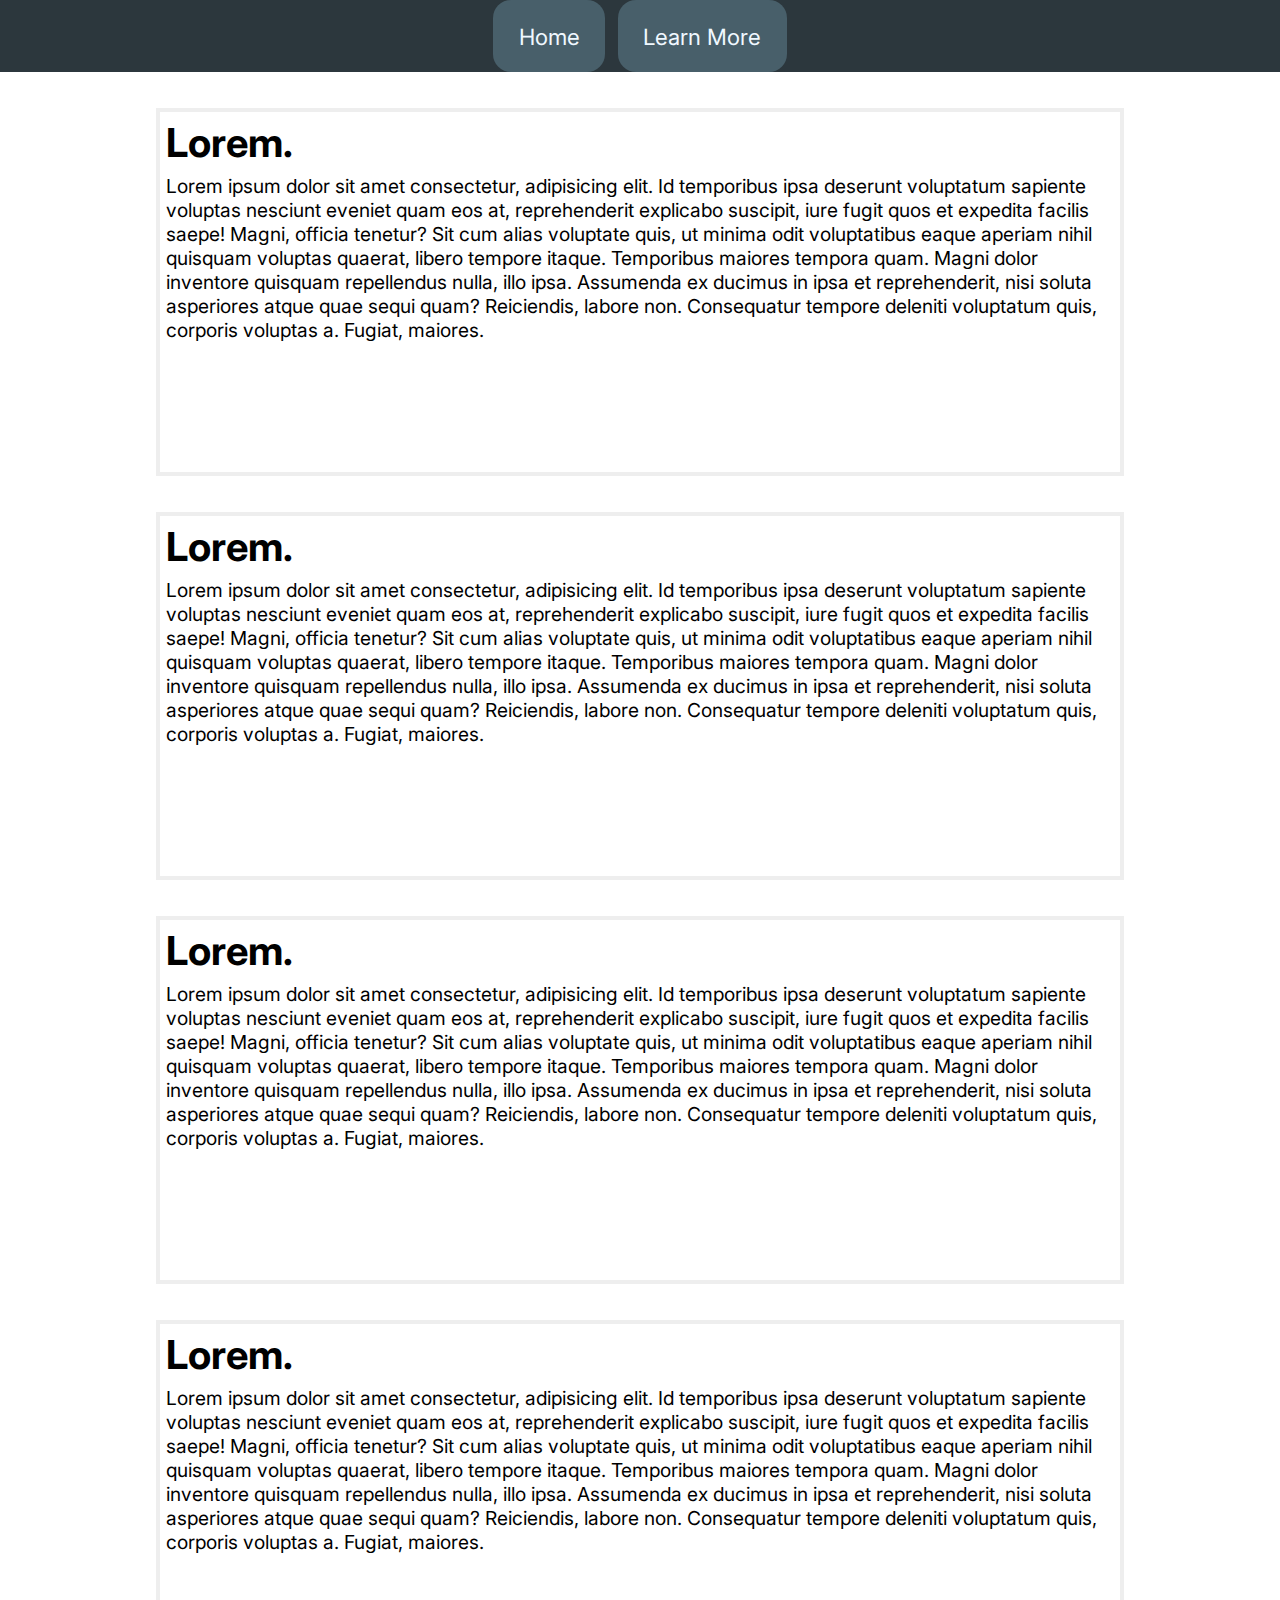
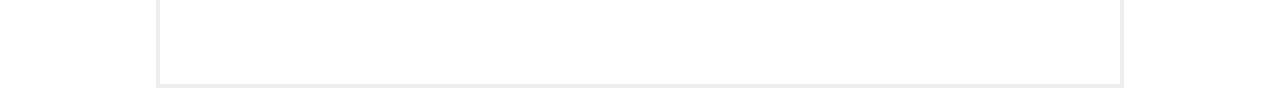
==== layout_test.html @ 083b98b5 "not broken yet" ====
<!DOCTYPE html>
<html lang="en">

<head>
    <meta charset="UTF-8">
    <meta name="viewport" content="width=device-width, initial-scale=1.0">
    <title>layout</title>
    <link rel="stylesheet" href="layout_test.css">
</head>

<body>
    <div class="navbarDiv">
        <ul class="navbar">
            <a href="index.html" class="navLink">
                <li class="navItem">Home</li>
            </a>
            <a href="layout_test.html" class="navLink">
                <li class="navItem">Learn More</li>
            </a>
        </ul>
    </div>
    <div class="spacer"></div>
    <!-- Website -->
    <div class="body">
        <div class="contentDiv">
            <div class="article">
                <div class="imgContainer"><img class="aticleImage" src="img/Lightshow_1.jpg" alt=""></div>
                <div class="textDiv">
                    <h2 class="o">Lorem.</h2>
                    <p class="articleText">Lorem ipsum dolor sit amet consectetur, adipisicing elit. Id temporibus ipsa
                        deserunt voluptatum sapiente voluptas nesciunt eveniet quam eos at, reprehenderit explicabo
                        suscipit, iure fugit quos et expedita facilis saepe! Magni, officia tenetur? Sit cum alias
                        voluptate quis, ut minima odit voluptatibus eaque aperiam nihil quisquam voluptas quaerat,
                        libero tempore itaque. Temporibus maiores tempora quam. Magni dolor inventore quisquam
                        repellendus nulla, illo ipsa. Assumenda ex ducimus in ipsa et reprehenderit, nisi soluta
                        asperiores atque quae sequi quam? Reiciendis, labore non. Consequatur tempore deleniti
                        voluptatum quis, corporis voluptas a. Fugiat, maiores.</p>
                </div>
            </div>
            <div class="article">
                <div class="imgContainer"><img class="aticleImage" src="img/Is_it_a_Fern_Is_it_a_Palm_Tree_no_its_Both.png" alt=""></div>
                <div class="textDiv">
                    <h2 class="o">Lorem.</h2>
                    <p class="articleText">Lorem ipsum dolor sit amet consectetur, adipisicing elit. Id temporibus ipsa
                        deserunt voluptatum sapiente voluptas nesciunt eveniet quam eos at, reprehenderit explicabo
                        suscipit, iure fugit quos et expedita facilis saepe! Magni, officia tenetur? Sit cum alias
                        voluptate quis, ut minima odit voluptatibus eaque aperiam nihil quisquam voluptas quaerat,
                        libero tempore itaque. Temporibus maiores tempora quam. Magni dolor inventore quisquam
                        repellendus nulla, illo ipsa. Assumenda ex ducimus in ipsa et reprehenderit, nisi soluta
                        asperiores atque quae sequi quam? Reiciendis, labore non. Consequatur tempore deleniti
                        voluptatum quis, corporis voluptas a. Fugiat, maiores.</p>
                </div>
            </div>
            <div class="article">
                <div class="imgContainer"><img class="aticleImage" src="img/Normandy_Museum_Bomb.png" alt=""></div>
                <div class="textDiv">
                    <h2 class="o">Lorem.</h2>
                    <p class="articleText">Lorem ipsum dolor sit amet consectetur, adipisicing elit. Id temporibus ipsa
                        deserunt voluptatum sapiente voluptas nesciunt eveniet quam eos at, reprehenderit explicabo
                        suscipit, iure fugit quos et expedita facilis saepe! Magni, officia tenetur? Sit cum alias
                        voluptate quis, ut minima odit voluptatibus eaque aperiam nihil quisquam voluptas quaerat,
                        libero tempore itaque. Temporibus maiores tempora quam. Magni dolor inventore quisquam
                        repellendus nulla, illo ipsa. Assumenda ex ducimus in ipsa et reprehenderit, nisi soluta
                        asperiores atque quae sequi quam? Reiciendis, labore non. Consequatur tempore deleniti
                        voluptatum quis, corporis voluptas a. Fugiat, maiores.</p>
                </div>
            </div>
            <div class="article">
                <div class="imgContainer"><img class="aticleImage" src="img/PINK_LEAVES_GRADIENT_(how_is_this_possible).png" alt=""></div>
                <div class="textDiv">
                    <h2 class="o">Lorem.</h2>
                    <p class="articleText">Lorem ipsum dolor sit amet consectetur, adipisicing elit. Id temporibus ipsa
                        deserunt voluptatum sapiente voluptas nesciunt eveniet quam eos at, reprehenderit explicabo
                        suscipit, iure fugit quos et expedita facilis saepe! Magni, officia tenetur? Sit cum alias
                        voluptate quis, ut minima odit voluptatibus eaque aperiam nihil quisquam voluptas quaerat,
                        libero tempore itaque. Temporibus maiores tempora quam. Magni dolor inventore quisquam
                        repellendus nulla, illo ipsa. Assumenda ex ducimus in ipsa et reprehenderit, nisi soluta
                        asperiores atque quae sequi quam? Reiciendis, labore non. Consequatur tempore deleniti
                        voluptatum quis, corporis voluptas a. Fugiat, maiores.</p>
                </div>
            </div>
        </div>
    </div>
</body>

</html>
---- layout_test.css ----
@import url('https://fonts.googleapis.com/css2?family=Inter:ital,opsz,wght@0,14..32,100..900;1,14..32,100..900&display=swap');

* {
    margin: 0;
    padding: 0;
    font-family: inter;
    list-style-type: none;
    text-decoration: none;
    --navbarColor: rgb(44, 55, 61);
    --navItemColor: hsl(200, 19%, 35%);
    transition: ease-in-out 100ms;
    overflow-x: hidden;
}

body {
    width: 100dvw;
    min-height: 100dvh;
}

.navbarDiv {
    display: flex;
    position: fixed;
    width: 100dvw;
    height: 8dvh;
    background-color: var(--navbarColor);
    align-items: center;
    justify-content: center;
}

.navbar {
    width: 100%;
    height: 100%;
    display: flex;
    flex-flow: row nowrap;
    justify-content: center;
    gap: 0 1dvw;
    z-index: 10;
    box-shadow: 0 0 4dvh 0 rgba(0, 0, 0, 0.4);
}

.navItem {
    background-color: var(--navItemColor);
    height: 100%;
    width: auto;
    display: flex;
    justify-content: center;
    padding-right: 2dvw;
    padding-left: 2dvw;
    align-items: center;
    transition: 150ms ease-in-out;
    border-radius: 2dvh;
}

.navItem:hover {
    background-color: hsl(200, 19%, 45%);
}

.navLink {
    color: aliceblue;
    font-size: 1.4rem;
}

.spacer {
    width: 100dvw;
    height: 8dvh;
}

.body {
    /* background-color: red; */
    width: 100dvw;
    min-height: 100dvh;
    display: flex;
    justify-content: center;
}

.contentDiv {
    /* background-color: gold; */
    width: 80%;
    min-height: 100dvh;
    display: flex;
    margin-top: 4dvh;
    flex-flow: column nowrap;
    justify-content: space-between;
    align-items: center;
    align-content: flex-start;
    row-gap: 4dvh;
}

.article {
    /* background-color: aqua; */
    width: 75dvw;
    height: 40dvh;
    overflow-y: hidden;
    border: #eee 0.5dvh solid;
    display: flex;
    flex-flow: row nowrap;
    justify-content: space-between;
    align-items: start;
    align-content: space-between;

}

.imgContainer {
    height: 100%;
    overflow-y: hidden;
    display: flex;
    order: 0;
    flex-grow: 0;
    flex-basis: auto;
}

.aticleImage {
    background-color: coral;
    /* opacity: 10%; */
    height: 100%;
    width: auto;
    object-fit: contain;
}

.textDiv {
    /* background-color: red; */
    height: 100%;
    display: flex;
    flex-flow: column nowrap;
    order: 1;
    flex-grow: 1;
    flex-basis: 50%;
}

.o {
    font-size: 2.5rem;
    text-align: start;
    margin: 0.5dvw;
}

.articleText {
    font-size: 1.2rem;
    text-align: start;
    margin: 0.5dvw;
    margin-top: 0;
}
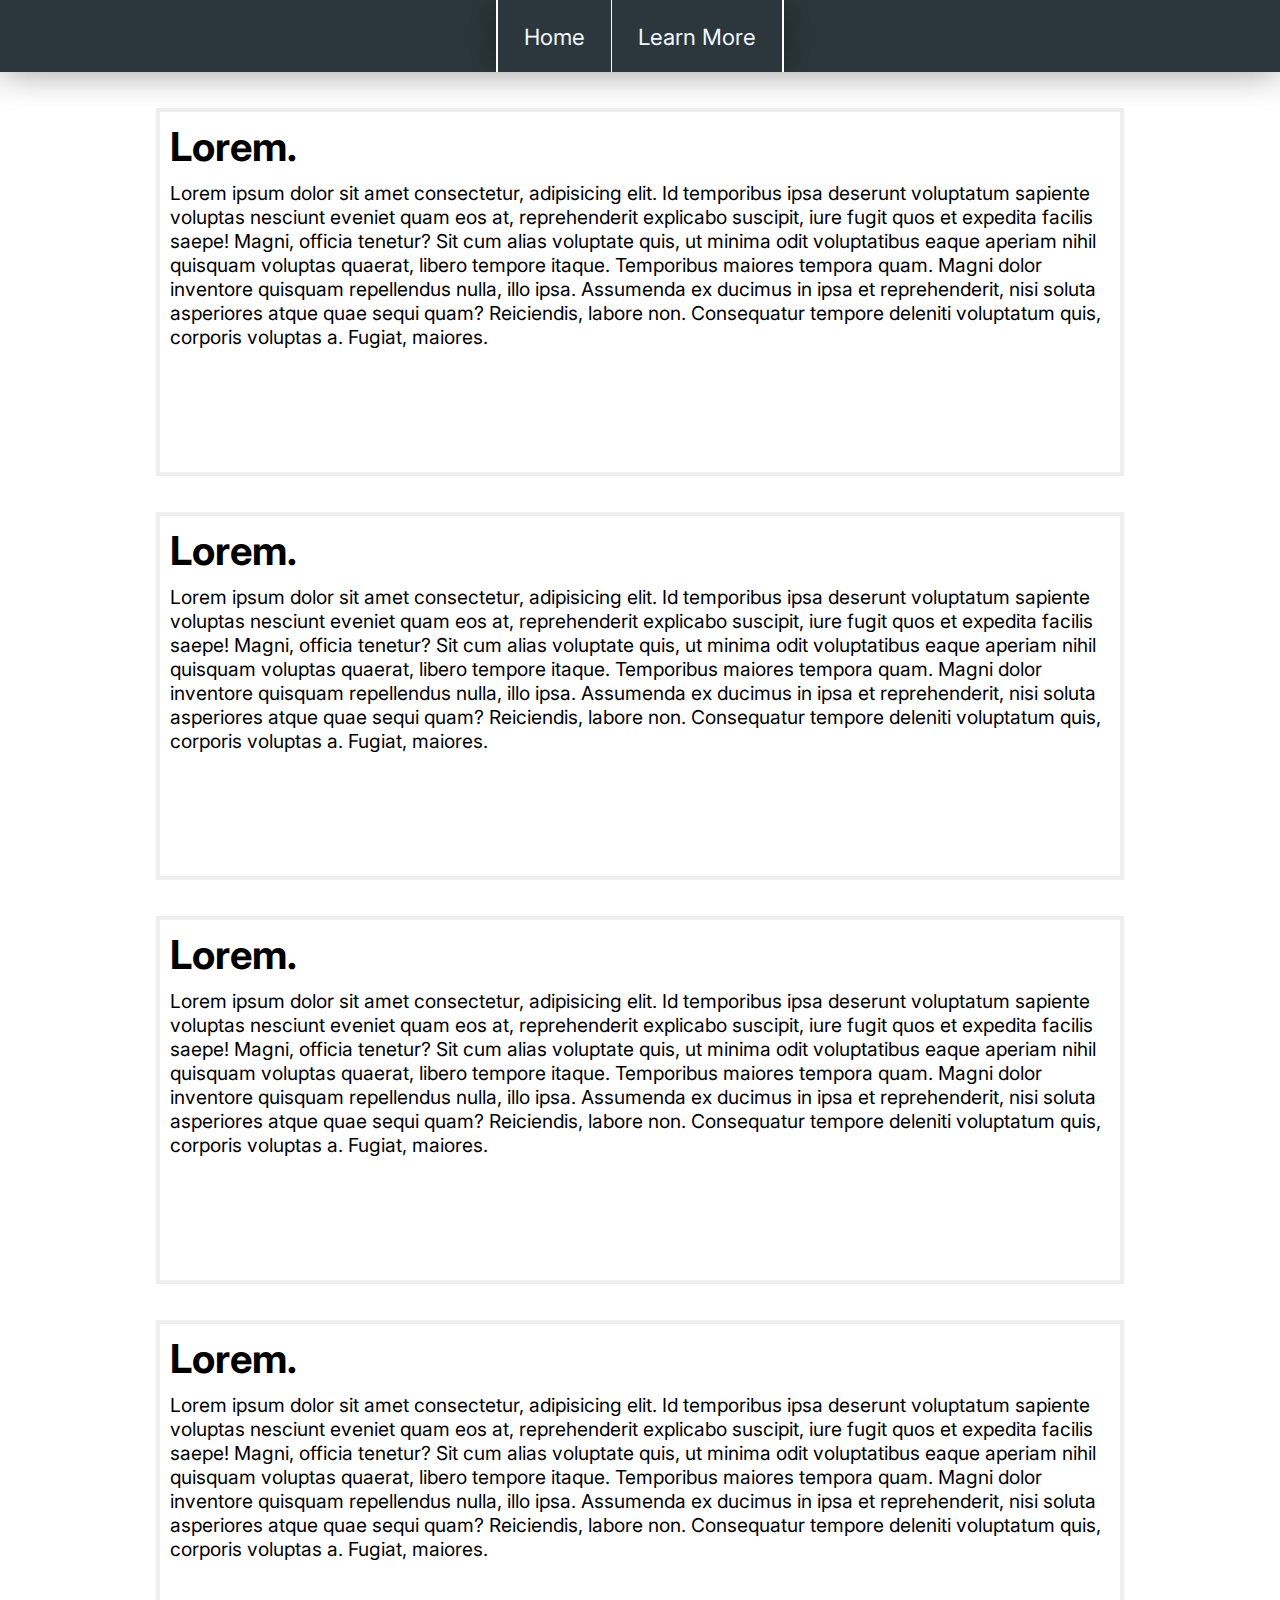
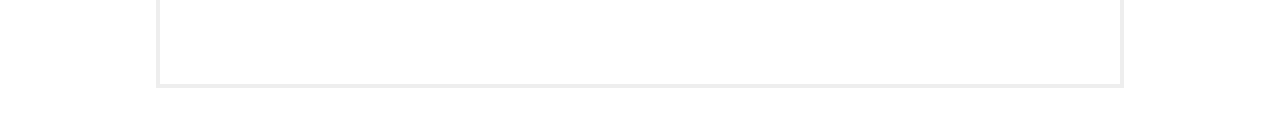
==== commit 953da0e5: "Refactor layout styles and improve responsiveness in CSS and HTML" ====
--- a/layout_test.html
+++ b/layout_test.html
@@ -38,7 +38,7 @@
                 </div>
             </div>
             <div class="article">
-                <div class="imgContainer"><img class="aticleImage" src="img/Is_it_a_Fern_Is_it_a_Palm_Tree_no_its_Both.png" alt=""></div>
+                <div class="imgContainer imgRight"><img class="aticleImage" src="img/Is_it_a_Fern_Is_it_a_Palm_Tree_no_its_Both.png" alt=""></div>
                 <div class="textDiv">
                     <h2 class="o">Lorem.</h2>
                     <p class="articleText">Lorem ipsum dolor sit amet consectetur, adipisicing elit. Id temporibus ipsa
@@ -66,7 +66,7 @@
                 </div>
             </div>
             <div class="article">
-                <div class="imgContainer"><img class="aticleImage" src="img/PINK_LEAVES_GRADIENT_(how_is_this_possible).png" alt=""></div>
+                <div class="imgContainer imgRight"><img class="aticleImage" src="img/PINK_LEAVES_GRADIENT_(how_is_this_possible).png" alt=""></div>
                 <div class="textDiv">
                     <h2 class="o">Lorem.</h2>
                     <p class="articleText">Lorem ipsum dolor sit amet consectetur, adipisicing elit. Id temporibus ipsa
--- a/layout_test.css
+++ b/layout_test.css
@@ -25,21 +25,26 @@
     background-color: var(--navbarColor);
     align-items: center;
     justify-content: center;
+    box-shadow: 0 0 4dvh 0 rgba(0, 0, 0, 0.4);
+    z-index: 9;
 }
 
 .navbar {
-    width: 100%;
+    background-color: white;
+    width: fit-content;
+    padding-right: 0.15vw;
+    padding-left: 0.15dvw;
     height: 100%;
     display: flex;
     flex-flow: row nowrap;
     justify-content: center;
-    gap: 0 1dvw;
+    gap: 0 0.15dvw;
     z-index: 10;
     box-shadow: 0 0 4dvh 0 rgba(0, 0, 0, 0.4);
 }
 
 .navItem {
-    background-color: var(--navItemColor);
+    background-color: var(--navbarColor);
     height: 100%;
     width: auto;
     display: flex;
@@ -48,11 +53,11 @@
     padding-left: 2dvw;
     align-items: center;
     transition: 150ms ease-in-out;
-    border-radius: 2dvh;
+    /* border-radius: 2dvh; */
 }
 
 .navItem:hover {
-    background-color: hsl(200, 19%, 45%);
+    background-color: var(--navItemColor);
 }
 
 .navLink {
@@ -79,6 +84,7 @@
     min-height: 100dvh;
     display: flex;
     margin-top: 4dvh;
+    margin-bottom: 4dvh;
     flex-flow: column nowrap;
     justify-content: space-between;
     align-items: center;
@@ -114,14 +120,20 @@
     /* opacity: 10%; */
     height: 100%;
     width: auto;
-    object-fit: contain;
+    object-fit: cover;
+}
+
+.imgRight {
+    order: 2;
 }
 
 .textDiv {
     /* background-color: red; */
     height: 100%;
-    display: flex;
+    /* display: flex; */
     flex-flow: column nowrap;
+    justify-content: start;
+    align-items: start;
     order: 1;
     flex-grow: 1;
     flex-basis: 50%;
@@ -130,12 +142,19 @@
 .o {
     font-size: 2.5rem;
     text-align: start;
-    margin: 0.5dvw;
+    margin: 0.8dvw;
+    width: 100%;
+    height: auto;
+    box-sizing: border-box;
+    padding-right: 10dvh;
 }
 
 .articleText {
     font-size: 1.2rem;
     text-align: start;
-    margin: 0.5dvw;
+    margin: 0.8dvw;
     margin-top: 0;
+    width: 100%;
+    box-sizing: border-box;
+    padding-right: 3dvh;
 }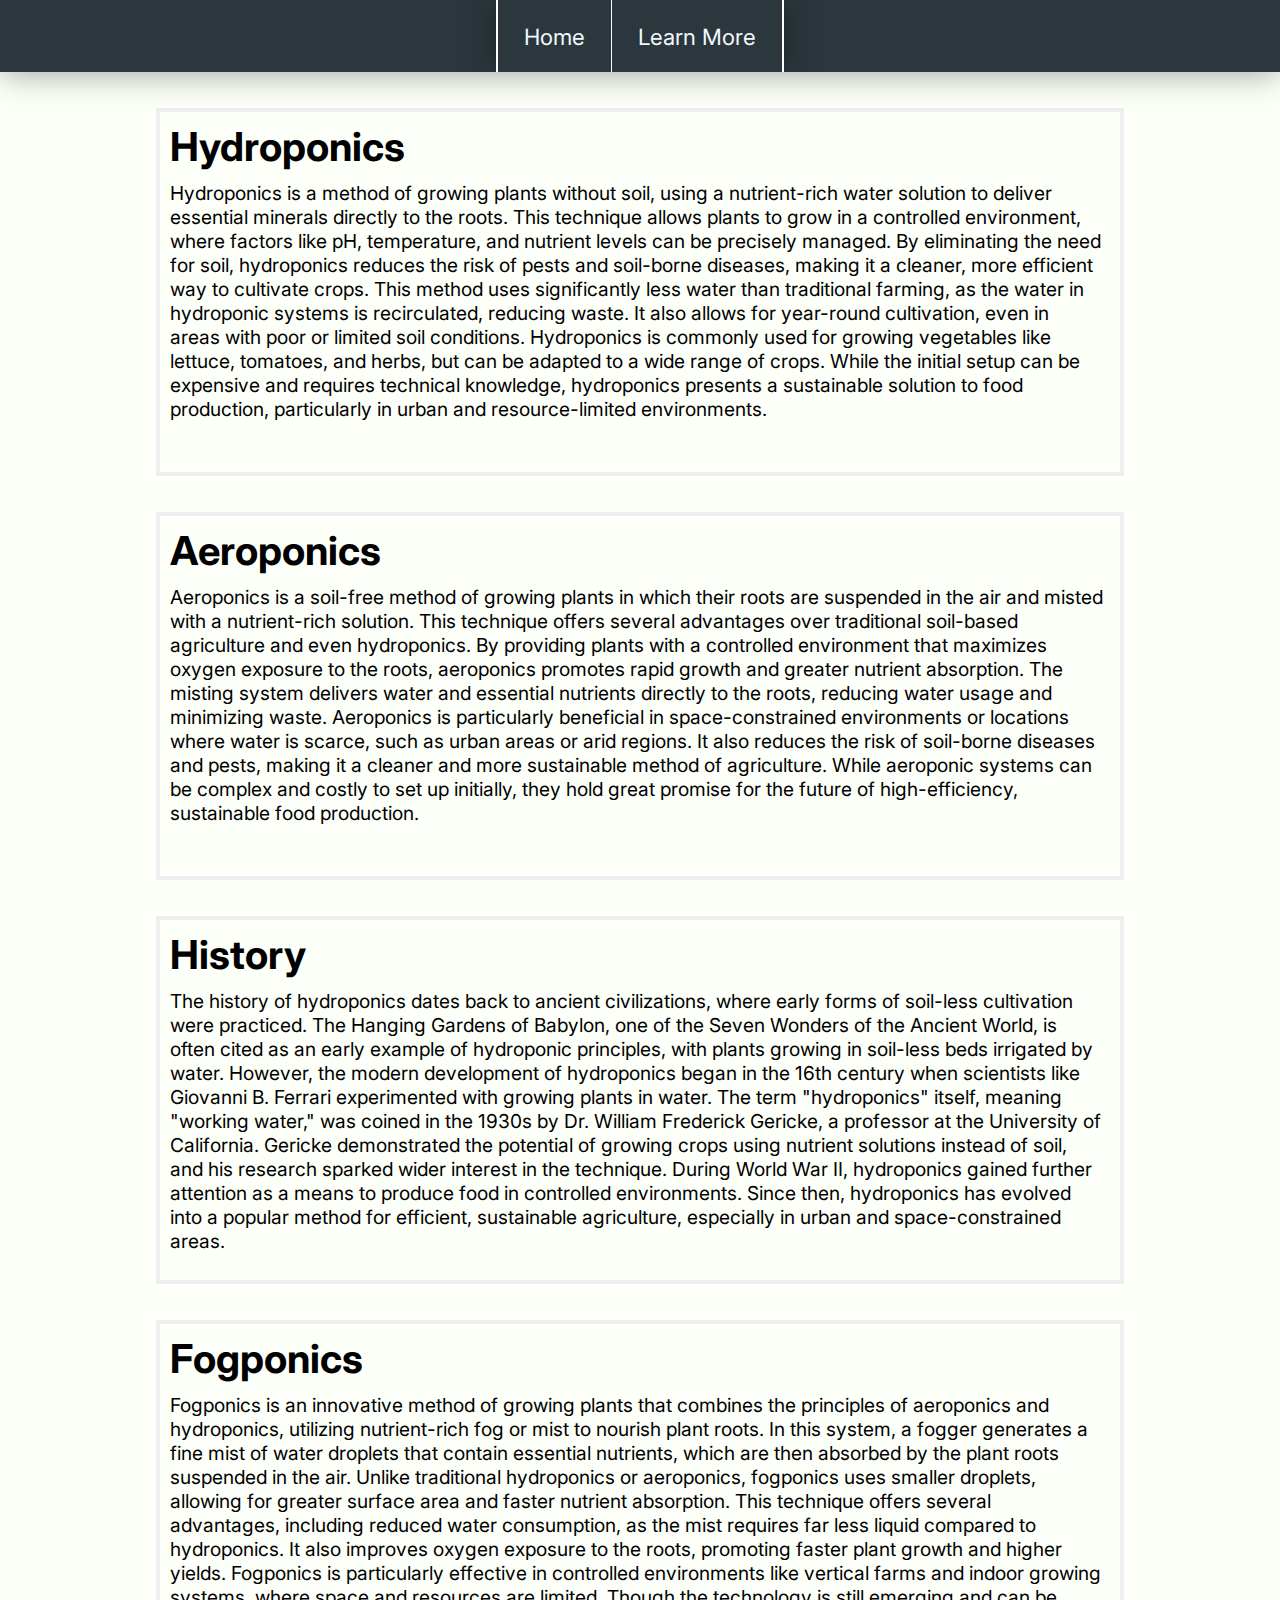
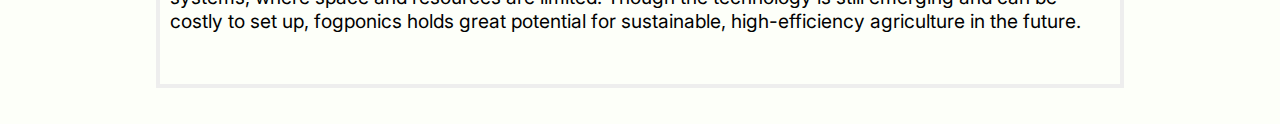
==== commit cf0d08f2: "Added real text" ====
--- a/layout_test.html
+++ b/layout_test.html
@@ -4,7 +4,7 @@
 <head>
     <meta charset="UTF-8">
     <meta name="viewport" content="width=device-width, initial-scale=1.0">
-    <title>layout</title>
+    <title>Hydroponics</title>
     <link rel="stylesheet" href="layout_test.css">
 </head>
 
@@ -26,57 +26,29 @@
             <div class="article">
                 <div class="imgContainer"><img class="aticleImage" src="img/Lightshow_1.jpg" alt=""></div>
                 <div class="textDiv">
-                    <h2 class="o">Lorem.</h2>
-                    <p class="articleText">Lorem ipsum dolor sit amet consectetur, adipisicing elit. Id temporibus ipsa
-                        deserunt voluptatum sapiente voluptas nesciunt eveniet quam eos at, reprehenderit explicabo
-                        suscipit, iure fugit quos et expedita facilis saepe! Magni, officia tenetur? Sit cum alias
-                        voluptate quis, ut minima odit voluptatibus eaque aperiam nihil quisquam voluptas quaerat,
-                        libero tempore itaque. Temporibus maiores tempora quam. Magni dolor inventore quisquam
-                        repellendus nulla, illo ipsa. Assumenda ex ducimus in ipsa et reprehenderit, nisi soluta
-                        asperiores atque quae sequi quam? Reiciendis, labore non. Consequatur tempore deleniti
-                        voluptatum quis, corporis voluptas a. Fugiat, maiores.</p>
+                    <h2 class="o">Hydroponics</h2>
+                    <p class="articleText">Hydroponics is a method of growing plants without soil, using a nutrient-rich water solution to deliver essential minerals directly to the roots. This technique allows plants to grow in a controlled environment, where factors like pH, temperature, and nutrient levels can be precisely managed. By eliminating the need for soil, hydroponics reduces the risk of pests and soil-borne diseases, making it a cleaner, more efficient way to cultivate crops. This method uses significantly less water than traditional farming, as the water in hydroponic systems is recirculated, reducing waste. It also allows for year-round cultivation, even in areas with poor or limited soil conditions. Hydroponics is commonly used for growing vegetables like lettuce, tomatoes, and herbs, but can be adapted to a wide range of crops. While the initial setup can be expensive and requires technical knowledge, hydroponics presents a sustainable solution to food production, particularly in urban and resource-limited environments.</p>
                 </div>
             </div>
             <div class="article">
                 <div class="imgContainer imgRight"><img class="aticleImage" src="img/Is_it_a_Fern_Is_it_a_Palm_Tree_no_its_Both.png" alt=""></div>
                 <div class="textDiv">
-                    <h2 class="o">Lorem.</h2>
-                    <p class="articleText">Lorem ipsum dolor sit amet consectetur, adipisicing elit. Id temporibus ipsa
-                        deserunt voluptatum sapiente voluptas nesciunt eveniet quam eos at, reprehenderit explicabo
-                        suscipit, iure fugit quos et expedita facilis saepe! Magni, officia tenetur? Sit cum alias
-                        voluptate quis, ut minima odit voluptatibus eaque aperiam nihil quisquam voluptas quaerat,
-                        libero tempore itaque. Temporibus maiores tempora quam. Magni dolor inventore quisquam
-                        repellendus nulla, illo ipsa. Assumenda ex ducimus in ipsa et reprehenderit, nisi soluta
-                        asperiores atque quae sequi quam? Reiciendis, labore non. Consequatur tempore deleniti
-                        voluptatum quis, corporis voluptas a. Fugiat, maiores.</p>
+                    <h2 class="o">Aeroponics</h2>
+                    <p class="articleText">Aeroponics is a soil-free method of growing plants in which their roots are suspended in the air and misted with a nutrient-rich solution. This technique offers several advantages over traditional soil-based agriculture and even hydroponics. By providing plants with a controlled environment that maximizes oxygen exposure to the roots, aeroponics promotes rapid growth and greater nutrient absorption. The misting system delivers water and essential nutrients directly to the roots, reducing water usage and minimizing waste. Aeroponics is particularly beneficial in space-constrained environments or locations where water is scarce, such as urban areas or arid regions. It also reduces the risk of soil-borne diseases and pests, making it a cleaner and more sustainable method of agriculture. While aeroponic systems can be complex and costly to set up initially, they hold great promise for the future of high-efficiency, sustainable food production.</p>
                 </div>
             </div>
             <div class="article">
                 <div class="imgContainer"><img class="aticleImage" src="img/Normandy_Museum_Bomb.png" alt=""></div>
                 <div class="textDiv">
-                    <h2 class="o">Lorem.</h2>
-                    <p class="articleText">Lorem ipsum dolor sit amet consectetur, adipisicing elit. Id temporibus ipsa
-                        deserunt voluptatum sapiente voluptas nesciunt eveniet quam eos at, reprehenderit explicabo
-                        suscipit, iure fugit quos et expedita facilis saepe! Magni, officia tenetur? Sit cum alias
-                        voluptate quis, ut minima odit voluptatibus eaque aperiam nihil quisquam voluptas quaerat,
-                        libero tempore itaque. Temporibus maiores tempora quam. Magni dolor inventore quisquam
-                        repellendus nulla, illo ipsa. Assumenda ex ducimus in ipsa et reprehenderit, nisi soluta
-                        asperiores atque quae sequi quam? Reiciendis, labore non. Consequatur tempore deleniti
-                        voluptatum quis, corporis voluptas a. Fugiat, maiores.</p>
+                    <h2 class="o">History</h2>
+                    <p class="articleText">The history of hydroponics dates back to ancient civilizations, where early forms of soil-less cultivation were practiced. The Hanging Gardens of Babylon, one of the Seven Wonders of the Ancient World, is often cited as an early example of hydroponic principles, with plants growing in soil-less beds irrigated by water. However, the modern development of hydroponics began in the 16th century when scientists like Giovanni B. Ferrari experimented with growing plants in water.  The term "hydroponics" itself, meaning "working water," was coined in the 1930s by Dr. William Frederick Gericke, a professor at the University of California. Gericke demonstrated the potential of growing crops using nutrient solutions instead of soil, and his research sparked wider interest in the technique. During World War II, hydroponics gained further attention as a means to produce food in controlled environments. Since then, hydroponics has evolved into a popular method for efficient, sustainable agriculture, especially in urban and space-constrained areas.</p>
                 </div>
             </div>
             <div class="article">
                 <div class="imgContainer imgRight"><img class="aticleImage" src="img/PINK_LEAVES_GRADIENT_(how_is_this_possible).png" alt=""></div>
                 <div class="textDiv">
-                    <h2 class="o">Lorem.</h2>
-                    <p class="articleText">Lorem ipsum dolor sit amet consectetur, adipisicing elit. Id temporibus ipsa
-                        deserunt voluptatum sapiente voluptas nesciunt eveniet quam eos at, reprehenderit explicabo
-                        suscipit, iure fugit quos et expedita facilis saepe! Magni, officia tenetur? Sit cum alias
-                        voluptate quis, ut minima odit voluptatibus eaque aperiam nihil quisquam voluptas quaerat,
-                        libero tempore itaque. Temporibus maiores tempora quam. Magni dolor inventore quisquam
-                        repellendus nulla, illo ipsa. Assumenda ex ducimus in ipsa et reprehenderit, nisi soluta
-                        asperiores atque quae sequi quam? Reiciendis, labore non. Consequatur tempore deleniti
-                        voluptatum quis, corporis voluptas a. Fugiat, maiores.</p>
+                    <h2 class="o">Fogponics</h2>
+                    <p class="articleText">Fogponics is an innovative method of growing plants that combines the principles of aeroponics and hydroponics, utilizing nutrient-rich fog or mist to nourish plant roots. In this system, a fogger generates a fine mist of water droplets that contain essential nutrients, which are then absorbed by the plant roots suspended in the air. Unlike traditional hydroponics or aeroponics, fogponics uses smaller droplets, allowing for greater surface area and faster nutrient absorption.  This technique offers several advantages, including reduced water consumption, as the mist requires far less liquid compared to hydroponics. It also improves oxygen exposure to the roots, promoting faster plant growth and higher yields. Fogponics is particularly effective in controlled environments like vertical farms and indoor growing systems, where space and resources are limited. Though the technology is still emerging and can be costly to set up, fogponics holds great potential for sustainable, high-efficiency agriculture in the future.</p>
                 </div>
             </div>
         </div>
--- a/layout_test.css
+++ b/layout_test.css
@@ -15,6 +15,7 @@
 body {
     width: 100dvw;
     min-height: 100dvh;
+    background-color: rgb(253, 255, 249);
 }
 
 .navbarDiv {
@@ -116,7 +117,7 @@
 }
 
 .aticleImage {
-    background-color: coral;
+    /* background-color: coral; */
     /* opacity: 10%; */
     height: 100%;
     width: auto;
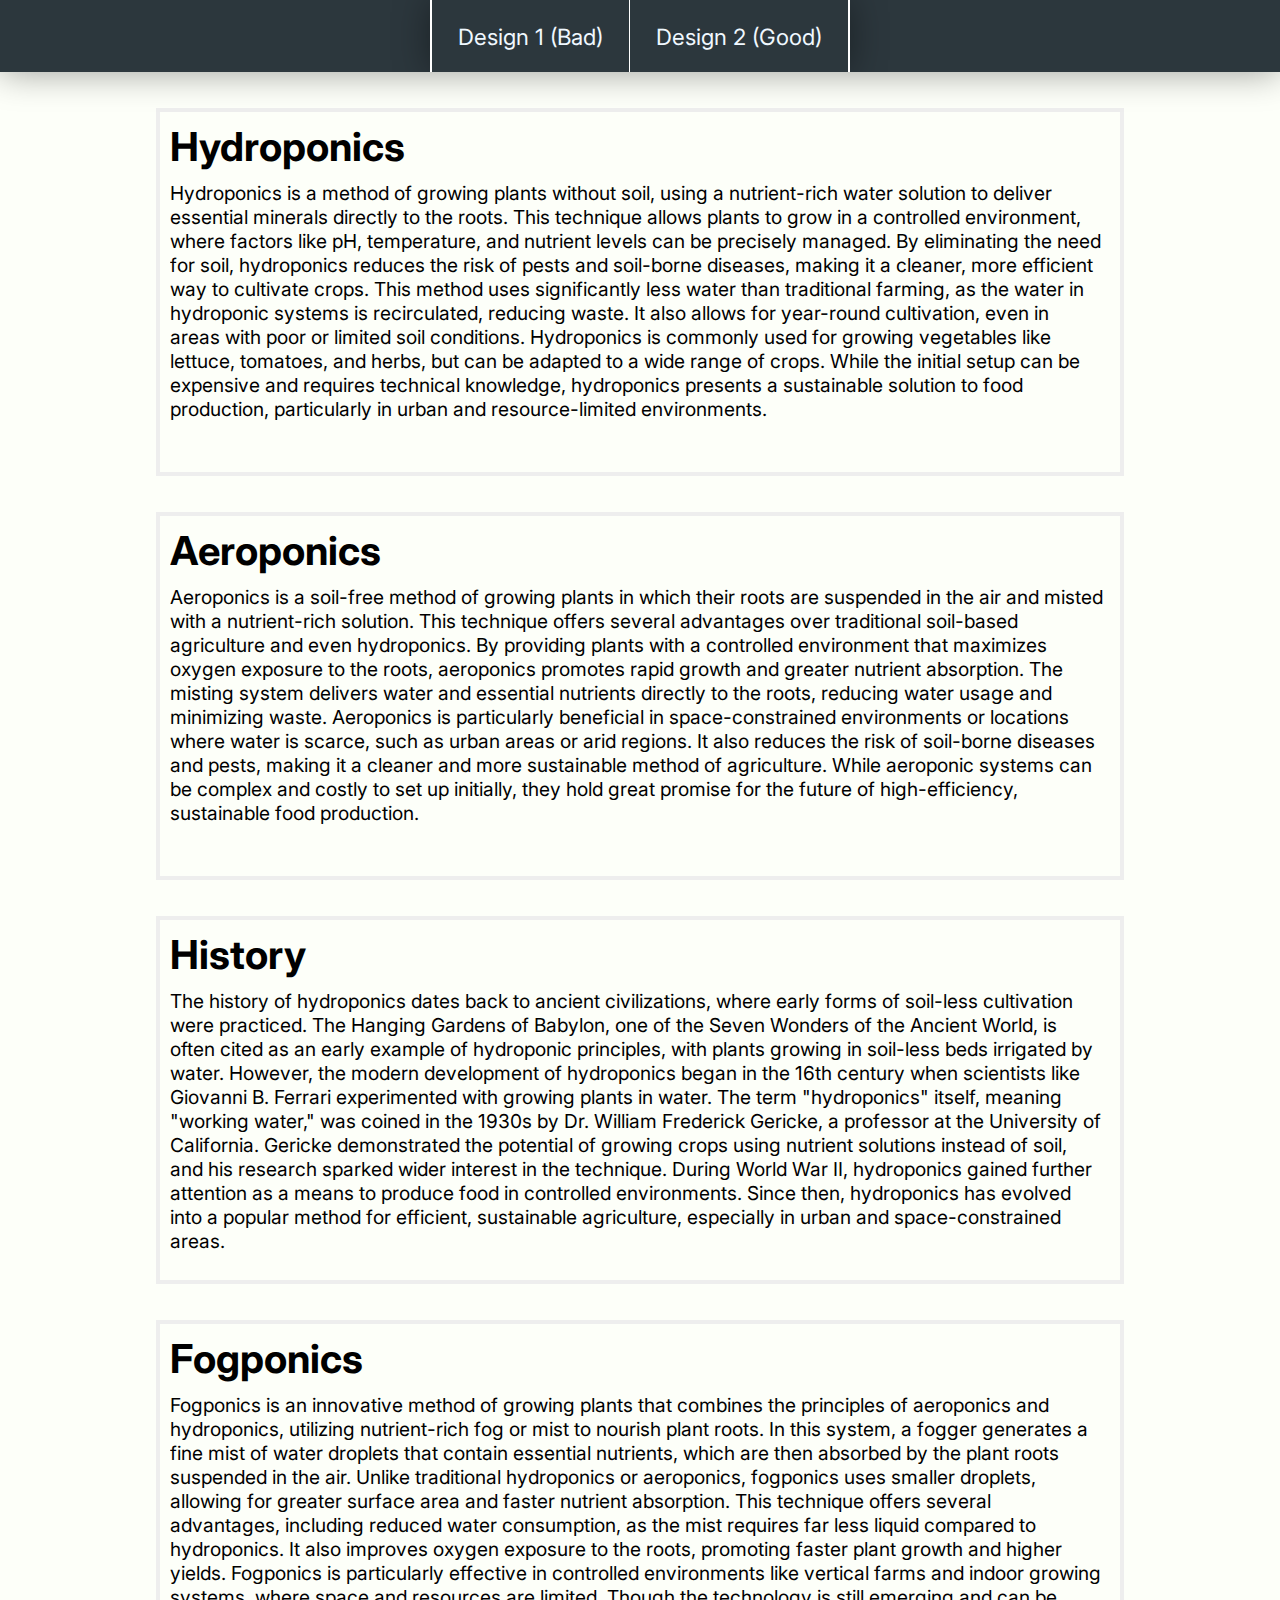
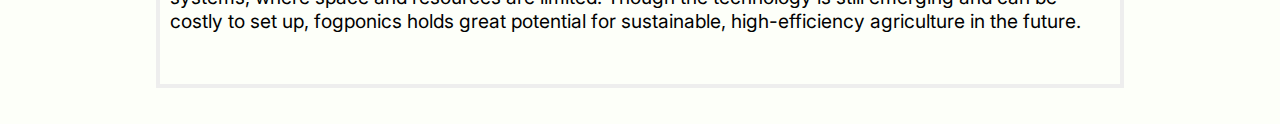
==== commit e8bccbba: "nav bar update" ====
--- a/layout_test.html
+++ b/layout_test.html
@@ -12,10 +12,10 @@
     <div class="navbarDiv">
         <ul class="navbar">
             <a href="index.html" class="navLink">
-                <li class="navItem">Home</li>
+                <li class="navItem">Design 1 (Bad)</li>
             </a>
             <a href="layout_test.html" class="navLink">
-                <li class="navItem">Learn More</li>
+                <li class="navItem">Design 2 (Good)</li>
             </a>
         </ul>
     </div>
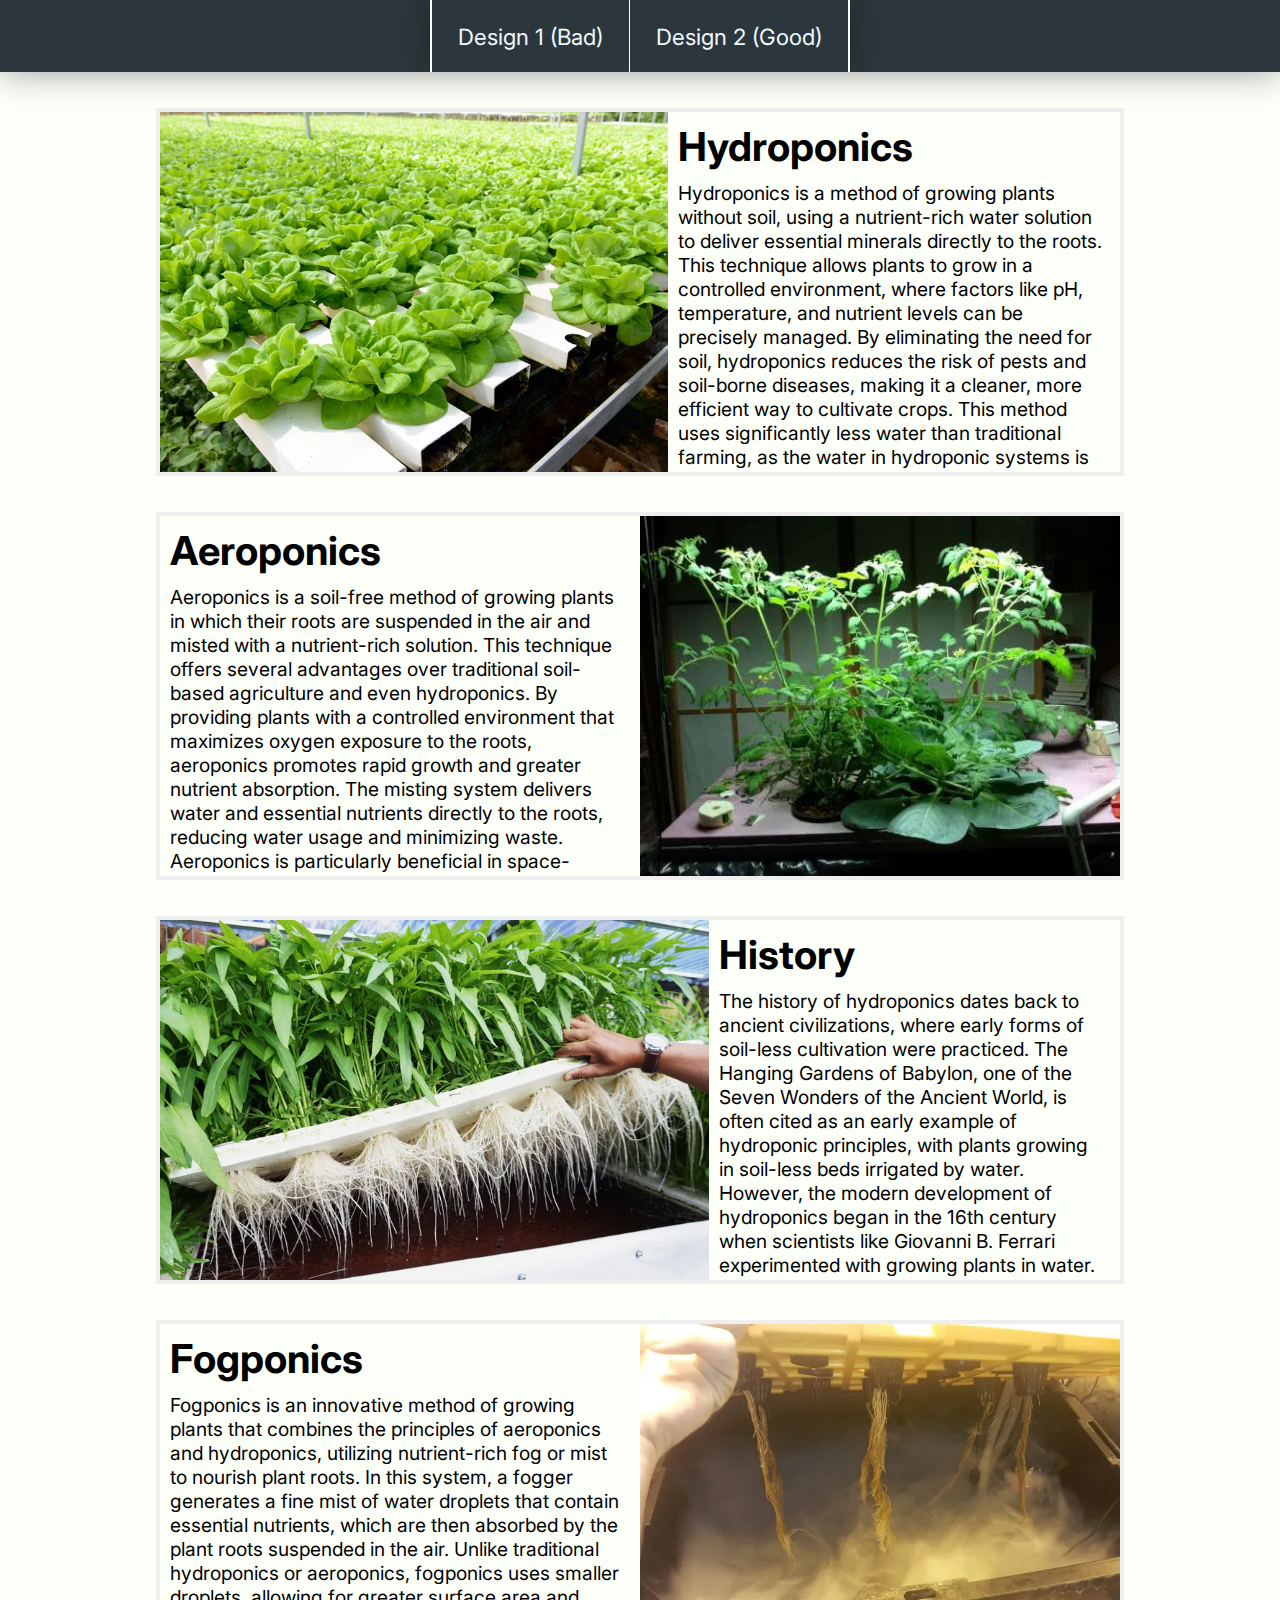
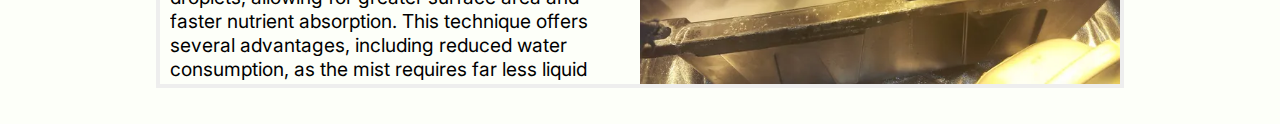
==== commit 3319aff3: "use images and update images and add image" ====
--- a/layout_test.html
+++ b/layout_test.html
@@ -24,31 +24,73 @@
     <div class="body">
         <div class="contentDiv">
             <div class="article">
-                <div class="imgContainer"><img class="aticleImage" src="img/Lightshow_1.jpg" alt=""></div>
+                <div class="imgContainer"><img class="aticleImage" src="img/hydroponics.webp" alt="Image of Hydroponics"></div>
                 <div class="textDiv">
                     <h2 class="o">Hydroponics</h2>
-                    <p class="articleText">Hydroponics is a method of growing plants without soil, using a nutrient-rich water solution to deliver essential minerals directly to the roots. This technique allows plants to grow in a controlled environment, where factors like pH, temperature, and nutrient levels can be precisely managed. By eliminating the need for soil, hydroponics reduces the risk of pests and soil-borne diseases, making it a cleaner, more efficient way to cultivate crops. This method uses significantly less water than traditional farming, as the water in hydroponic systems is recirculated, reducing waste. It also allows for year-round cultivation, even in areas with poor or limited soil conditions. Hydroponics is commonly used for growing vegetables like lettuce, tomatoes, and herbs, but can be adapted to a wide range of crops. While the initial setup can be expensive and requires technical knowledge, hydroponics presents a sustainable solution to food production, particularly in urban and resource-limited environments.</p>
+                    <p class="articleText">Hydroponics is a method of growing plants without soil, using a nutrient-rich
+                        water solution to deliver essential minerals directly to the roots. This technique allows plants
+                        to grow in a controlled environment, where factors like pH, temperature, and nutrient levels can
+                        be precisely managed. By eliminating the need for soil, hydroponics reduces the risk of pests
+                        and soil-borne diseases, making it a cleaner, more efficient way to cultivate crops. This method
+                        uses significantly less water than traditional farming, as the water in hydroponic systems is
+                        recirculated, reducing waste. It also allows for year-round cultivation, even in areas with poor
+                        or limited soil conditions. Hydroponics is commonly used for growing vegetables like lettuce,
+                        tomatoes, and herbs, but can be adapted to a wide range of crops. While the initial setup can be
+                        expensive and requires technical knowledge, hydroponics presents a sustainable solution to food
+                        production, particularly in urban and resource-limited environments.</p>
                 </div>
             </div>
             <div class="article">
-                <div class="imgContainer imgRight"><img class="aticleImage" src="img/Is_it_a_Fern_Is_it_a_Palm_Tree_no_its_Both.png" alt=""></div>
+                <div class="imgContainer imgRight"><img class="aticleImage" src="img/aeroponics.webp" alt="Image of Aeroponics"></div>
                 <div class="textDiv">
                     <h2 class="o">Aeroponics</h2>
-                    <p class="articleText">Aeroponics is a soil-free method of growing plants in which their roots are suspended in the air and misted with a nutrient-rich solution. This technique offers several advantages over traditional soil-based agriculture and even hydroponics. By providing plants with a controlled environment that maximizes oxygen exposure to the roots, aeroponics promotes rapid growth and greater nutrient absorption. The misting system delivers water and essential nutrients directly to the roots, reducing water usage and minimizing waste. Aeroponics is particularly beneficial in space-constrained environments or locations where water is scarce, such as urban areas or arid regions. It also reduces the risk of soil-borne diseases and pests, making it a cleaner and more sustainable method of agriculture. While aeroponic systems can be complex and costly to set up initially, they hold great promise for the future of high-efficiency, sustainable food production.</p>
+                    <p class="articleText">Aeroponics is a soil-free method of growing plants in which their roots are
+                        suspended in the air and misted with a nutrient-rich solution. This technique offers several
+                        advantages over traditional soil-based agriculture and even hydroponics. By providing plants
+                        with a controlled environment that maximizes oxygen exposure to the roots, aeroponics promotes
+                        rapid growth and greater nutrient absorption. The misting system delivers water and essential
+                        nutrients directly to the roots, reducing water usage and minimizing waste. Aeroponics is
+                        particularly beneficial in space-constrained environments or locations where water is scarce,
+                        such as urban areas or arid regions. It also reduces the risk of soil-borne diseases and pests,
+                        making it a cleaner and more sustainable method of agriculture. While aeroponic systems can be
+                        complex and costly to set up initially, they hold great promise for the future of
+                        high-efficiency, sustainable food production.</p>
                 </div>
             </div>
             <div class="article">
-                <div class="imgContainer"><img class="aticleImage" src="img/Normandy_Museum_Bomb.png" alt=""></div>
+                <div class="imgContainer"><img class="aticleImage" src="img/history.webp" alt="Image of Hydroponics"></div>
                 <div class="textDiv">
                     <h2 class="o">History</h2>
-                    <p class="articleText">The history of hydroponics dates back to ancient civilizations, where early forms of soil-less cultivation were practiced. The Hanging Gardens of Babylon, one of the Seven Wonders of the Ancient World, is often cited as an early example of hydroponic principles, with plants growing in soil-less beds irrigated by water. However, the modern development of hydroponics began in the 16th century when scientists like Giovanni B. Ferrari experimented with growing plants in water.  The term "hydroponics" itself, meaning "working water," was coined in the 1930s by Dr. William Frederick Gericke, a professor at the University of California. Gericke demonstrated the potential of growing crops using nutrient solutions instead of soil, and his research sparked wider interest in the technique. During World War II, hydroponics gained further attention as a means to produce food in controlled environments. Since then, hydroponics has evolved into a popular method for efficient, sustainable agriculture, especially in urban and space-constrained areas.</p>
+                    <p class="articleText">The history of hydroponics dates back to ancient civilizations, where early
+                        forms of soil-less cultivation were practiced. The Hanging Gardens of Babylon, one of the Seven
+                        Wonders of the Ancient World, is often cited as an early example of hydroponic principles, with
+                        plants growing in soil-less beds irrigated by water. However, the modern development of
+                        hydroponics began in the 16th century when scientists like Giovanni B. Ferrari experimented with
+                        growing plants in water. The term "hydroponics" itself, meaning "working water," was coined in
+                        the 1930s by Dr. William Frederick Gericke, a professor at the University of California. Gericke
+                        demonstrated the potential of growing crops using nutrient solutions instead of soil, and his
+                        research sparked wider interest in the technique. During World War II, hydroponics gained
+                        further attention as a means to produce food in controlled environments. Since then, hydroponics
+                        has evolved into a popular method for efficient, sustainable agriculture, especially in urban
+                        and space-constrained areas.</p>
                 </div>
             </div>
             <div class="article">
-                <div class="imgContainer imgRight"><img class="aticleImage" src="img/PINK_LEAVES_GRADIENT_(how_is_this_possible).png" alt=""></div>
+                <div class="imgContainer imgRight"><img class="aticleImage" src="img/fogponics.webp" alt="Image of Fogponics"></div>
                 <div class="textDiv">
                     <h2 class="o">Fogponics</h2>
-                    <p class="articleText">Fogponics is an innovative method of growing plants that combines the principles of aeroponics and hydroponics, utilizing nutrient-rich fog or mist to nourish plant roots. In this system, a fogger generates a fine mist of water droplets that contain essential nutrients, which are then absorbed by the plant roots suspended in the air. Unlike traditional hydroponics or aeroponics, fogponics uses smaller droplets, allowing for greater surface area and faster nutrient absorption.  This technique offers several advantages, including reduced water consumption, as the mist requires far less liquid compared to hydroponics. It also improves oxygen exposure to the roots, promoting faster plant growth and higher yields. Fogponics is particularly effective in controlled environments like vertical farms and indoor growing systems, where space and resources are limited. Though the technology is still emerging and can be costly to set up, fogponics holds great potential for sustainable, high-efficiency agriculture in the future.</p>
+                    <p class="articleText">Fogponics is an innovative method of growing plants that combines the
+                        principles of aeroponics and hydroponics, utilizing nutrient-rich fog or mist to nourish plant
+                        roots. In this system, a fogger generates a fine mist of water droplets that contain essential
+                        nutrients, which are then absorbed by the plant roots suspended in the air. Unlike traditional
+                        hydroponics or aeroponics, fogponics uses smaller droplets, allowing for greater surface area
+                        and faster nutrient absorption. This technique offers several advantages, including reduced
+                        water consumption, as the mist requires far less liquid compared to hydroponics. It also
+                        improves oxygen exposure to the roots, promoting faster plant growth and higher yields.
+                        Fogponics is particularly effective in controlled environments like vertical farms and indoor
+                        growing systems, where space and resources are limited. Though the technology is still emerging
+                        and can be costly to set up, fogponics holds great potential for sustainable, high-efficiency
+                        agriculture in the future.</p>
                 </div>
             </div>
         </div>
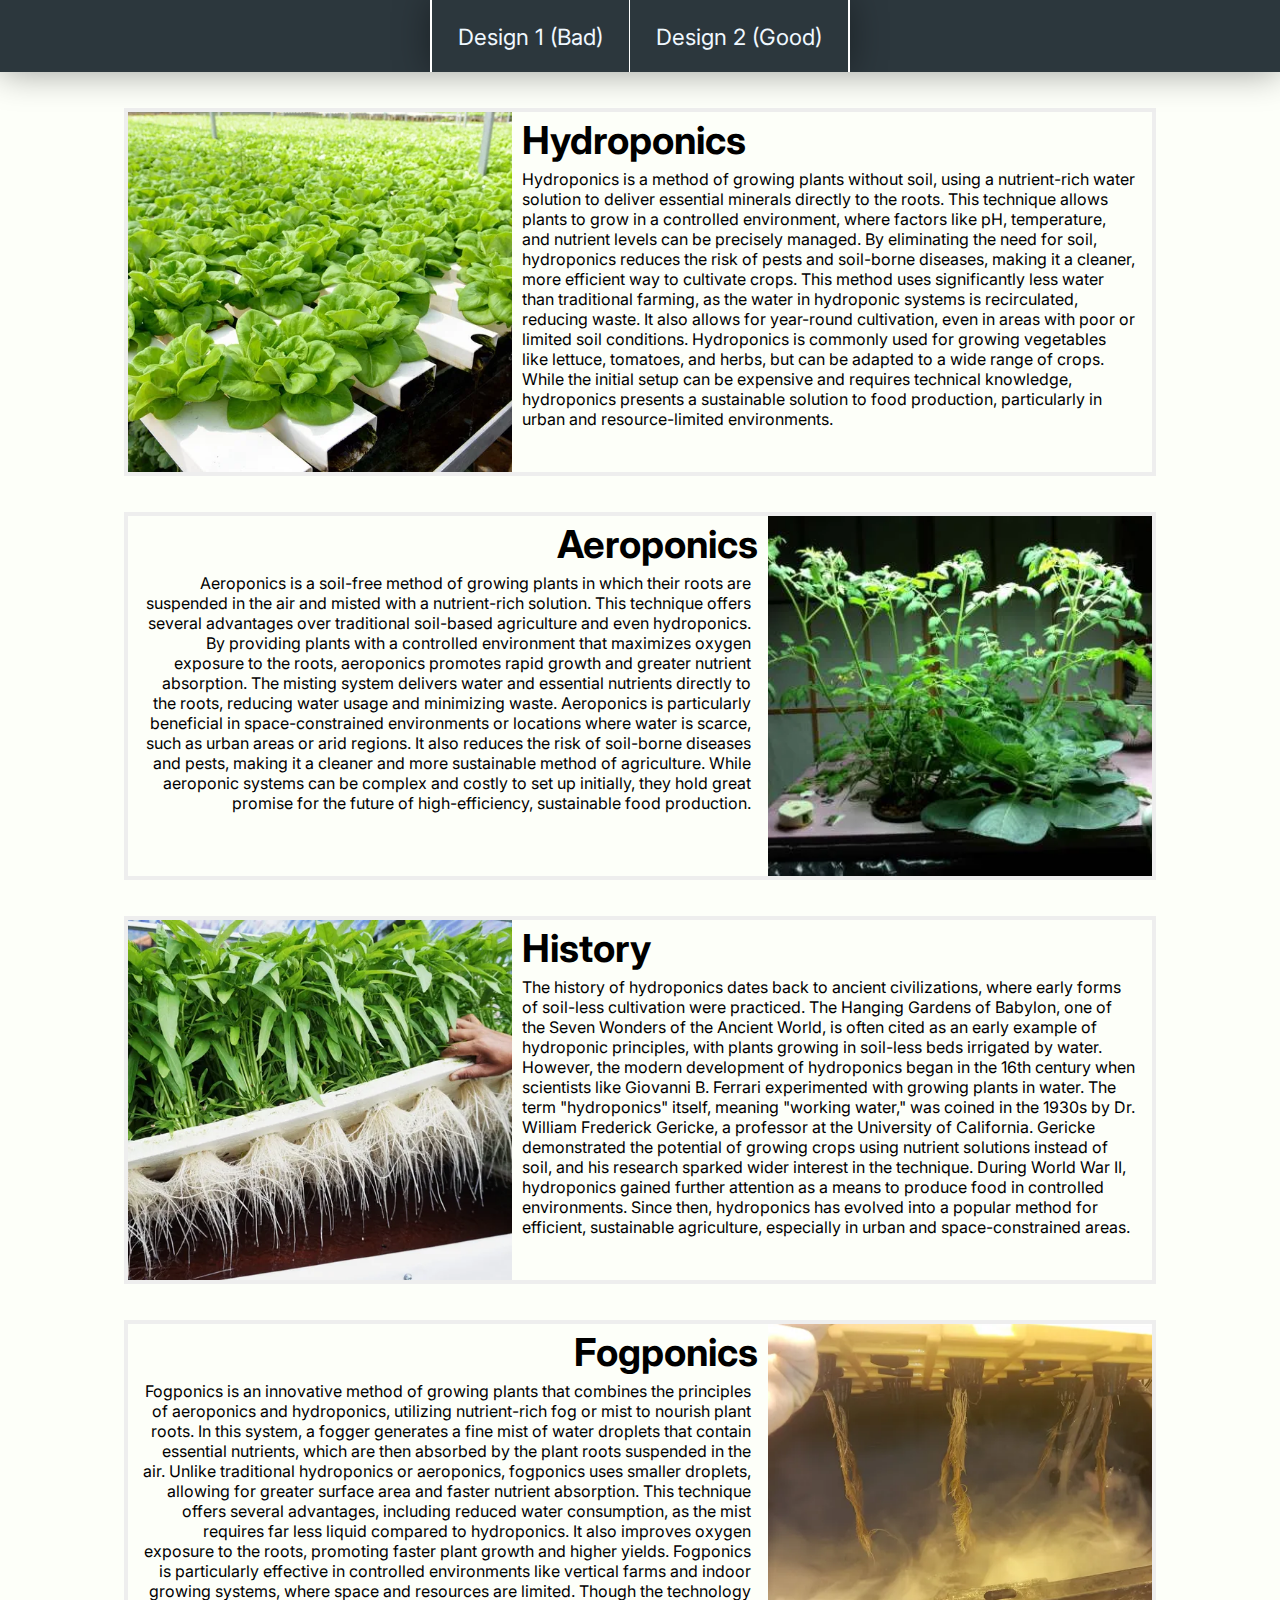
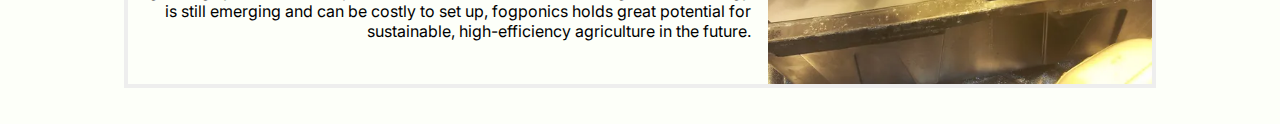
==== commit c6ebd49b: "Update layout styles for improved responsiveness and text alignment" ====
--- a/layout_test.html
+++ b/layout_test.html
@@ -42,7 +42,7 @@
             </div>
             <div class="article">
                 <div class="imgContainer imgRight"><img class="aticleImage" src="img/aeroponics.webp" alt="Image of Aeroponics"></div>
-                <div class="textDiv">
+                <div class="textDiv textRight">
                     <h2 class="o">Aeroponics</h2>
                     <p class="articleText">Aeroponics is a soil-free method of growing plants in which their roots are
                         suspended in the air and misted with a nutrient-rich solution. This technique offers several
@@ -77,7 +77,7 @@
             </div>
             <div class="article">
                 <div class="imgContainer imgRight"><img class="aticleImage" src="img/fogponics.webp" alt="Image of Fogponics"></div>
-                <div class="textDiv">
+                <div class="textDiv textRight">
                     <h2 class="o">Fogponics</h2>
                     <p class="articleText">Fogponics is an innovative method of growing plants that combines the
                         principles of aeroponics and hydroponics, utilizing nutrient-rich fog or mist to nourish plant
--- a/layout_test.css
+++ b/layout_test.css
@@ -81,7 +81,7 @@
 
 .contentDiv {
     /* background-color: gold; */
-    width: 80%;
+    width: 100%;
     min-height: 100dvh;
     display: flex;
     margin-top: 4dvh;
@@ -95,7 +95,7 @@
 
 .article {
     /* background-color: aqua; */
-    width: 75dvw;
+    width: 80dvw;
     height: 40dvh;
     overflow-y: hidden;
     border: #eee 0.5dvh solid;
@@ -121,6 +121,7 @@
     /* opacity: 10%; */
     height: 100%;
     width: auto;
+    max-width: 30dvw;
     object-fit: cover;
 }
 
@@ -138,24 +139,32 @@
     order: 1;
     flex-grow: 1;
     flex-basis: 50%;
+    text-align: left;
 }
 
 .o {
-    font-size: 2.5rem;
-    text-align: start;
+    /* background-color: red; */
+    font-size: 2.4rem;
+    text-align: inherit;
     margin: 0.8dvw;
-    width: 100%;
+    margin-top: 0.6dvh;
+    margin-bottom: 0.6dvh;
+    width: auto;
     height: auto;
     box-sizing: border-box;
-    padding-right: 10dvh;
+    /* padding-right: 10dvh; */
 }
 
 .articleText {
-    font-size: 1.2rem;
-    text-align: start;
+    font-size: 1rem;
+    text-align: inherit;
     margin: 0.8dvw;
     margin-top: 0;
     width: 100%;
     box-sizing: border-box;
     padding-right: 3dvh;
+}
+
+.textRight {
+    text-align: right;
 }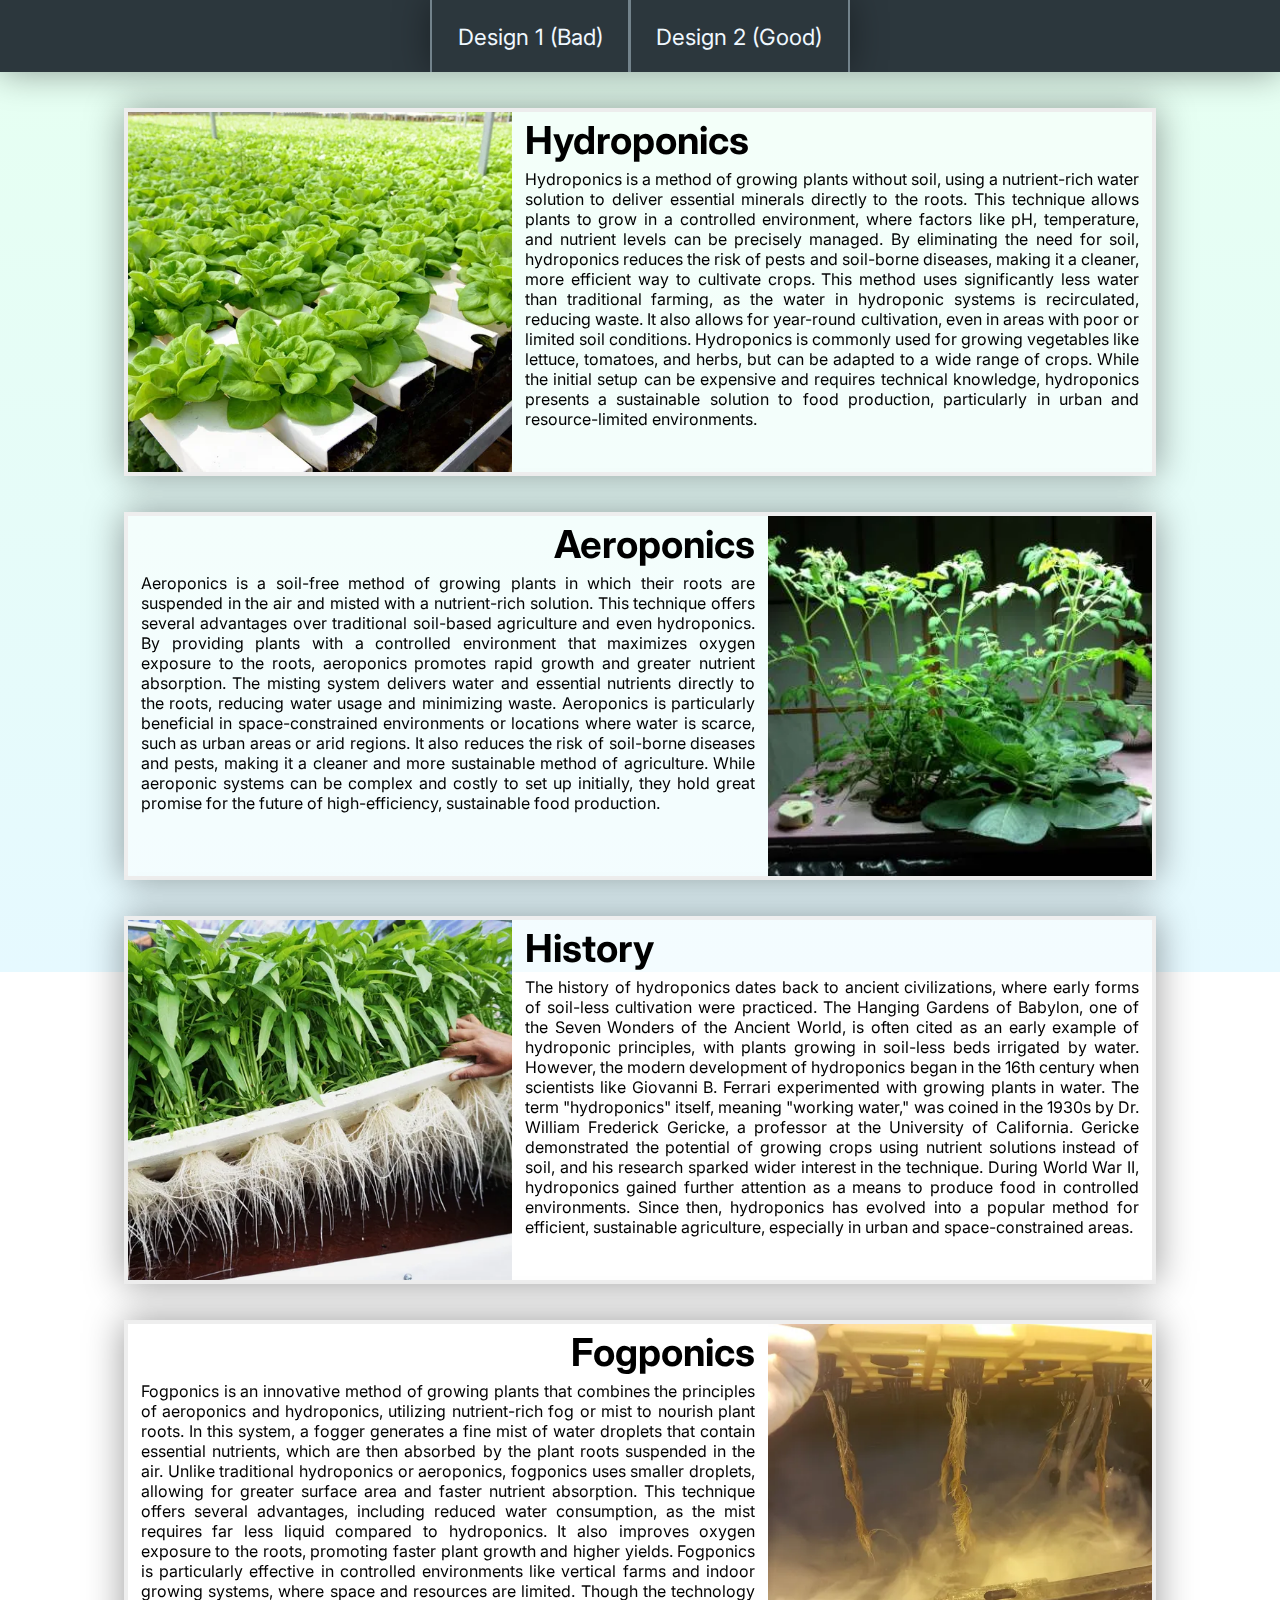
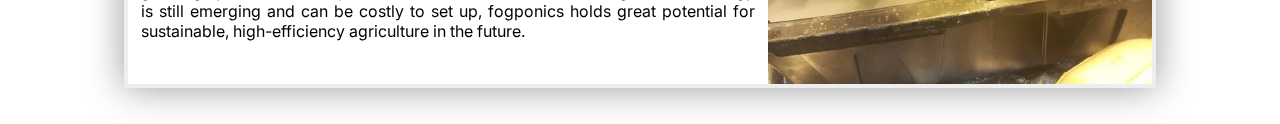
==== commit c895d569: "gradients" ====
--- a/layout_test.html
+++ b/layout_test.html
@@ -21,10 +21,12 @@
     </div>
     <div class="spacer"></div>
     <!-- Website -->
+    <div class="gradient"></div>
     <div class="body">
         <div class="contentDiv">
             <div class="article">
-                <div class="imgContainer"><img class="aticleImage" src="img/hydroponics.webp" alt="Image of Hydroponics"></div>
+                <div class="imgContainer"><img class="aticleImage" src="img/hydroponics.webp"
+                        alt="Image of Hydroponics"></div>
                 <div class="textDiv">
                     <h2 class="o">Hydroponics</h2>
                     <p class="articleText">Hydroponics is a method of growing plants without soil, using a nutrient-rich
@@ -41,7 +43,8 @@
                 </div>
             </div>
             <div class="article">
-                <div class="imgContainer imgRight"><img class="aticleImage" src="img/aeroponics.webp" alt="Image of Aeroponics"></div>
+                <div class="imgContainer imgRight"><img class="aticleImage" src="img/aeroponics.webp"
+                        alt="Image of Aeroponics"></div>
                 <div class="textDiv textRight">
                     <h2 class="o">Aeroponics</h2>
                     <p class="articleText">Aeroponics is a soil-free method of growing plants in which their roots are
@@ -58,7 +61,8 @@
                 </div>
             </div>
             <div class="article">
-                <div class="imgContainer"><img class="aticleImage" src="img/history.webp" alt="Image of Hydroponics"></div>
+                <div class="imgContainer"><img class="aticleImage" src="img/history.webp" alt="Image of Hydroponics">
+                </div>
                 <div class="textDiv">
                     <h2 class="o">History</h2>
                     <p class="articleText">The history of hydroponics dates back to ancient civilizations, where early
@@ -76,7 +80,8 @@
                 </div>
             </div>
             <div class="article">
-                <div class="imgContainer imgRight"><img class="aticleImage" src="img/fogponics.webp" alt="Image of Fogponics"></div>
+                <div class="imgContainer imgRight"><img class="aticleImage" src="img/fogponics.webp"
+                        alt="Image of Fogponics"></div>
                 <div class="textDiv textRight">
                     <h2 class="o">Fogponics</h2>
                     <p class="articleText">Fogponics is an innovative method of growing plants that combines the
--- a/layout_test.css
+++ b/layout_test.css
@@ -15,7 +15,15 @@
 body {
     width: 100dvw;
     min-height: 100dvh;
-    background-color: rgb(253, 255, 249);
+    opacity: 100%;
+}
+
+.gradient {
+    position: fixed;
+    width: 100dvw;
+    height: 100dvh;
+    z-index: -1;
+    background-image: linear-gradient(to bottom, #e6fff2, #e6f9ff);
 }
 
 .navbarDiv {
@@ -31,7 +39,7 @@
 }
 
 .navbar {
-    background-color: white;
+    background-color: hsl(201, 10%, 50%);
     width: fit-content;
     padding-right: 0.15vw;
     padding-left: 0.15dvw;
@@ -39,7 +47,7 @@
     display: flex;
     flex-flow: row nowrap;
     justify-content: center;
-    gap: 0 0.15dvw;
+    gap: 0 0.17dvw;
     z-index: 10;
     box-shadow: 0 0 4dvh 0 rgba(0, 0, 0, 0.4);
 }
@@ -69,6 +77,7 @@
 .spacer {
     width: 100dvw;
     height: 8dvh;
+    z-index: -2;
 }
 
 .body {
@@ -84,8 +93,8 @@
     width: 100%;
     min-height: 100dvh;
     display: flex;
-    margin-top: 4dvh;
-    margin-bottom: 4dvh;
+    padding-top: 4dvh;
+    padding-bottom: 4dvh;
     flex-flow: column nowrap;
     justify-content: space-between;
     align-items: center;
@@ -99,12 +108,14 @@
     height: 40dvh;
     overflow-y: hidden;
     border: #eee 0.5dvh solid;
+    box-shadow: 0 0 4dvh 0 rgba(0, 0, 0, 0.4);
     display: flex;
     flex-flow: row nowrap;
     justify-content: space-between;
     align-items: start;
     align-content: space-between;
-
+    /*never set z-index to 100 */
+    /* z-index: 100; */
 }
 
 .imgContainer {
@@ -130,23 +141,24 @@
 }
 
 .textDiv {
-    /* background-color: red; */
+    background-color: rgba(255, 255, 255, 0.5);
+    /* background-image: linear-gradient(to left, #ccffe6, #ccf7ff); */
     height: 100%;
     /* display: flex; */
+    text-align: justify;
     flex-flow: column nowrap;
     justify-content: start;
     align-items: start;
     order: 1;
     flex-grow: 1;
     flex-basis: 50%;
-    text-align: left;
 }
 
 .o {
     /* background-color: red; */
     font-size: 2.4rem;
     text-align: inherit;
-    margin: 0.8dvw;
+    margin: 1dvw;
     margin-top: 0.6dvh;
     margin-bottom: 0.6dvh;
     width: auto;
@@ -157,14 +169,63 @@
 
 .articleText {
     font-size: 1rem;
-    text-align: inherit;
-    margin: 0.8dvw;
+    text-align: justify;
+    margin: 1dvw;
     margin-top: 0;
-    width: 100%;
+    width: auto;
     box-sizing: border-box;
-    padding-right: 3dvh;
+    /* padding-right: 3dvh; */
 }
 
 .textRight {
     text-align: right;
+    /* background-image: linear-gradient(to right, #ccffe6, #ccf7ff); */
+}
+
+@media screen and (max-width: 800px) {
+    .article {
+        flex-flow: column nowrap;
+        justify-content: center;
+        align-items: center;
+        width: 90dvw;
+        height: fit-content;
+    }
+
+    .textDiv {
+        text-align: center;
+        height: fit-content;
+        padding: 1dvh;
+    }
+
+    .o {
+        text-align: center;
+        margin: 0;
+        padding: 0;
+    }
+
+    .articleText {
+        text-align: center;
+        margin: 0;
+        padding: 0;
+        margin-top: 0.6dvh;
+    }
+
+    .imgRight {
+        order: 0;
+    }
+
+    .imgContainer {
+        background-color: red;
+        width: 100%;
+        max-width: 100%;
+        max-height: 35dvh;
+    }
+
+    .aticleImage {
+        max-width: 100%;
+        background-color: blue;
+        width: 100%;
+        height: 100%;
+        object-fit: cover;
+    }
 }